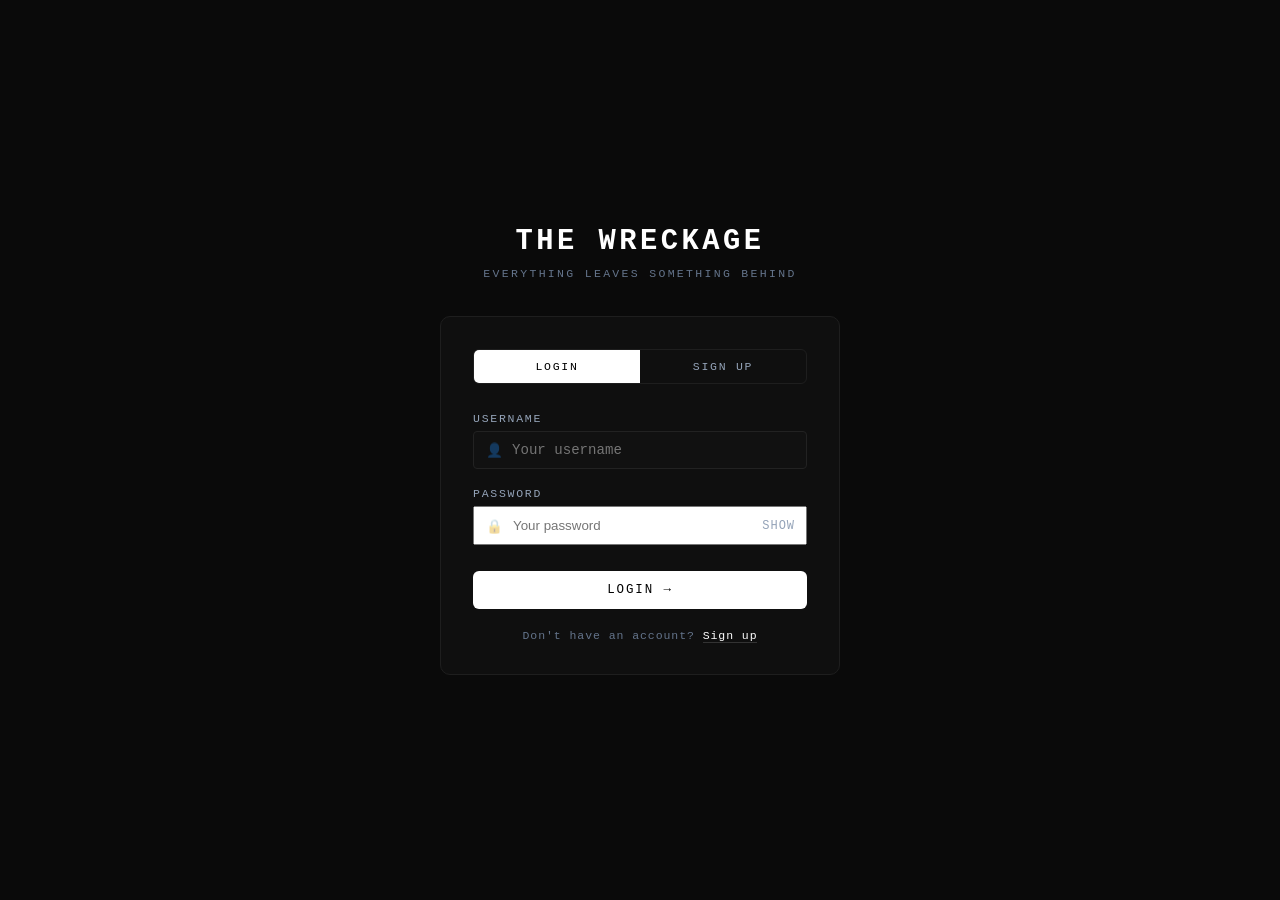
==== index.html @ 566d1b32 "Add files via upload" ====
<!DOCTYPE html>
<html lang="en">
<head>
  <meta charset="UTF-8"/>
  <meta name="viewport" content="width=device-width, initial-scale=1.0"/>
  <title>The Wreckage</title>
  <link rel="stylesheet" href="style.css"/>
  <style>
    body { overflow-x: hidden; }
    #particles { position:fixed;top:0;left:0;width:100%;height:100%;z-index:0;pointer-events:none; }

    .hero {
      position:relative;z-index:1;min-height:100vh;
      display:flex;flex-direction:column;align-items:center;justify-content:center;
      text-align:center;padding:40px 24px;
    }
    .hero-label { font-size:0.68rem;letter-spacing:0.4em;text-transform:uppercase;color:#94a3b8;margin-bottom:24px;animation:fadeUp 1s ease both; } /* Changed from #444 */
    .hero-title { font-size:clamp(3rem,10vw,7rem);font-weight:bold;letter-spacing:0.05em;text-transform:uppercase;color:#fff;line-height:1;margin-bottom:24px;animation:fadeUp 1s ease 0.2s both; }
    .hero-title span { display:inline-block;position:relative; }
    .hero-title span::after { content:'';position:absolute;bottom:-4px;left:0;width:0;height:2px;background:#fff;animation:lineGrow 1s ease 1.2s forwards; }
    .hero-sub { font-size:0.85rem;letter-spacing:0.2em;color:#94a3b8;margin-bottom:60px;animation:fadeUp 1s ease 0.4s both; } /* Changed from #444 */

    .group-banner {
      background:#111;border:1px solid #1e1e1e;border-radius:8px;
      padding:12px 20px;margin-bottom:32px;
      font-size:0.75rem;letter-spacing:0.1em;color:#cbd5e0; /* Changed from #555 */
      animation:fadeUp 1s ease 0.5s both;
    }
    .group-banner strong { color:#fff; }

    .hero-nav { display:grid;grid-template-columns:repeat(3,1fr);gap:16px;max-width:700px;width:100%;animation:fadeUp 1s ease 0.6s both; }
    .hero-card { background:#0f0f0f;border:1px solid #1e1e1e;border-radius:8px;padding:28px 20px;text-decoration:none;color:#fff;transition:all 0.3s;position:relative;overflow:hidden; }
    .hero-card::before { content:'';position:absolute;top:0;left:0;right:0;height:2px;background:var(--accent,#fff);transform:scaleX(0);transition:transform 0.3s; }
    .hero-card:hover { border-color:#333;transform:translateY(-4px); }
    .hero-card:hover::before { transform:scaleX(1); }
    .hero-card .card-icon { font-size:1.8rem;margin-bottom:12px;display:block; }
    .hero-card .card-title { font-size:0.72rem;letter-spacing:0.2em;text-transform:uppercase;color:#fff;margin-bottom:6px; }
    .hero-card .card-desc { font-size:0.75rem;color:#94a3b8;line-height:1.6; } /* Changed from #444 */

    .scroll-hint { position:absolute;bottom:32px;left:50%;transform:translateX(-50%);font-size:0.65rem;letter-spacing:0.3em;color:#64748b;text-transform:uppercase;animation:pulse 2s infinite; } /* Changed from #333 */

    .about { position:relative;z-index:1;max-width:600px;margin:0 auto;padding:80px 24px;text-align:center; }
    .about-label { font-size:0.65rem;letter-spacing:0.3em;text-transform:uppercase;color:#64748b;margin-bottom:20px; } /* Changed from #333 */
    .about-text { font-size:0.95rem;line-height:2;color:#cbd5e0; } /* Changed from #555 */
    .about-text strong { color:#e2e8f0;font-weight:normal; } /* Changed from #888 */

    .stats { position:relative;z-index:1;display:grid;grid-template-columns:repeat(3,1fr);max-width:600px;margin:0 auto 80px;border:1px solid #1a1a1a;border-radius:8px;overflow:hidden; }
    .stat { padding:24px;text-align:center;border-right:1px solid #1a1a1a; }
    .stat:last-child { border-right:none; }
    .stat-val { font-size:1.8rem;font-weight:bold;color:#fff;display:block;margin-bottom:4px; }
    .stat-label { font-size:0.65rem;letter-spacing:0.2em;text-transform:uppercase;color:#64748b; } /* Changed from #333 */

    @keyframes fadeUp { from{opacity:0;transform:translateY(20px)} to{opacity:1;transform:translateY(0)} }
    @keyframes lineGrow { to{width:100%} }
    @keyframes pulse { 0%,100%{opacity:0.3} 50%{opacity:1} }

    @media(max-width:640px){.hero-nav{grid-template-columns:1fr}.stats{grid-template-columns:1fr}.stat{border-right:none;border-bottom:1px solid #1a1a1a}.stat:last-child{border-bottom:none}}
  </style>
</head>
<body>
<canvas id="particles"></canvas>

<nav>
  <a href="index.html" class="logo">The Wreckage</a>
  <a href="archive.html">Archive</a>
  <a href="evidence.html">Evidence</a>
  <a href="unfinished.html">Unfinished</a>
  <div class="group-selector-wrap">
    <select id="group-select" onchange="switchGroup(this.value)"></select>
    <button class="btn-manage-groups" onclick="openGroupsModal()">⚙ Groups</button>
    <span id="nav-user" style="font-size:0.72rem;letter-spacing:0.1em;color:#94a3b8;white-space:nowrap;"></span> <!-- Changed from #444 -->
    <button class="btn-manage-groups" onclick="logout()" style="border-color:#2a2a2a;color:#94a3b8;">↩ Logout</button> <!-- Changed from #555 -->
  </div>
</nav>

<section class="hero">
  <div class="hero-label">A documentation of everything</div>
  <h1 class="hero-title"><span>The Wreckage</span></h1>
  <p class="hero-sub">everything leaves something behind</p>
  <div class="group-banner" id="group-banner">Viewing lore for <strong id="current-group-name">—</strong></div>
  <div class="hero-nav">
    <a class="hero-card" href="archive.html" style="--accent:#f0b429;">
      <span class="card-icon">📁</span>
      <div class="card-title">The Archive</div>
      <div class="card-desc">Iconic moments. Documented forever. The mood decides the colour.</div>
    </a>
    <a class="hero-card" href="evidence.html" style="--accent:#4f8ef7;">
      <span class="card-icon">🔍</span>
      <div class="card-title">Evidence Locker</div>
      <div class="card-desc">Upload and store proof of things too unhinged to believe.</div>
    </a>
    <a class="hero-card" href="unfinished.html" style="--accent:#888;">
      <span class="card-icon">🪦</span>
      <div class="card-title">Unfinished Plans</div>
      <div class="card-desc">A graveyard of intentions. Things that were supposed to happen.</div>
    </a>
  </div>
  <div class="scroll-hint">↓ scroll</div>
</section>

<section class="about">
  <div class="about-label">What is this</div>
  <p class="about-text">
    Every group has <strong>lore</strong>. Moments that defined things. Plans that never happened.
    Evidence of chaos nobody would believe. <strong>The Wreckage</strong> is where all of it lives.
    Create a group. Start logging. Let nothing be forgotten.
  </p>
</section>

<div class="stats" id="site-stats">
  <div class="stat"><span class="stat-val" id="stat-archive">0</span><span class="stat-label">Archived</span></div>
  <div class="stat"><span class="stat-val" id="stat-evidence">0</span><span class="stat-label">Evidence Files</span></div>
  <div class="stat"><span class="stat-val" id="stat-unfinished">0</span><span class="stat-label">Unfinished</span></div>
</div>

<!-- GROUPS MODAL -->
<div class="groups-modal-overlay" id="groups-modal-overlay" onclick="closeGroupsModal(event)">
  <div class="groups-modal">
    <h3>⚙ Manage Groups</h3>
    <div class="group-list" id="group-list"></div>
    <div class="group-add-row">
      <input type="text" id="new-group-input" placeholder="New group name" onkeydown="if(event.key==='Enter')addGroup()"/>
      <button class="btn" onclick="addGroup()">Create</button>
    </div>
    <div style="margin-top:16px;text-align:right;">
      <button class="btn-ghost btn" onclick="closeGroupsModalDirect()" style="font-size:0.75rem;">Close</button>
    </div>
  </div>
</div>

<footer><p>The Wreckage &nbsp;·&nbsp; everything leaves something behind</p></footer>

<script src="auth.js"></script>
<script src="groups.js"></script>
<script>
  requireLogin();
  // PARTICLES
  // show username in nav
  const __session = getSession();
  if (__session) document.getElementById('nav-user').textContent = '👤 ' + __session.username;
  const canvas=document.getElementById('particles'),ctx=canvas.getContext('2d');
  let particles=[];
  function resize(){canvas.width=window.innerWidth;canvas.height=window.innerHeight;}
  resize();window.addEventListener('resize',resize);
  function createParticle(){return{x:Math.random()*canvas.width,y:Math.random()*canvas.height,size:Math.random()*1.5+0.5,speedX:(Math.random()-0.5)*0.3,speedY:(Math.random()-0.5)*0.3,opacity:Math.random()*0.4+0.1};}
  for(let i=0;i<80;i++)particles.push(createParticle());
  function animateParticles(){ctx.clearRect(0,0,canvas.width,canvas.height);particles.forEach(p=>{p.x+=p.speedX;p.y+=p.speedY;if(p.x<0||p.x>canvas.width)p.speedX*=-1;if(p.y<0||p.y>canvas.height)p.speedY*=-1;ctx.beginPath();ctx.arc(p.x,p.y,p.size,0,Math.PI*2);ctx.fillStyle=`rgba(255,255,255,${p.opacity})`;ctx.fill();});requestAnimationFrame(animateParticles);}
  animateParticles();

  // STATS
  function countUp(el,target){let c=0;const step=Math.max(1,Math.floor(target/30));const t=setInterval(()=>{c=Math.min(c+step,target);el.textContent=c;if(c>=target)clearInterval(t);},40);}

  window.addEventListener('groupChanged', () => {
    const gid = getCurrentGroupId();
    const archive    = JSON.parse(localStorage.getItem('wreckage_archive_'+gid)    ||'[]');
    const evidence   = JSON.parse(localStorage.getItem('wreckage_evidence_'+gid)   ||'[]');
    const unfinished = JSON.parse(localStorage.getItem('wreckage_unfinished_'+gid) ||'[]');
    countUp(document.getElementById('stat-archive'),    archive.length);
    countUp(document.getElementById('stat-evidence'),   evidence.length);
    countUp(document.getElementById('stat-unfinished'), unfinished.length);
    const g = getGroups().find(x=>x.id===gid);
    document.getElementById('current-group-name').textContent = g ? g.name : '—';
  });

  initGroups();
</script>
</body>
</html>
---- style.css ----
/* ── RESET ── */
* { box-sizing: border-box; margin: 0; padding: 0; }

/* ── BASE ── */
body {
  font-family: 'Courier New', Courier, monospace;
  background: #0a0a0a;
  color: #e0e0e0;
  min-height: 100vh;
}

/* ── SCROLLBAR ── */
::-webkit-scrollbar { width: 6px; }
::-webkit-scrollbar-track { background: #0a0a0a; }
::-webkit-scrollbar-thumb { background: #333; border-radius: 3px; }

/* ── NAV ── */
nav {
  background: rgba(10,10,10,0.95);
  border-bottom: 1px solid #1e1e1e;
  padding: 16px 32px;
  display: flex;
  align-items: center;
  gap: 8px;
  position: sticky;
  top: 0;
  z-index: 100;
  backdrop-filter: blur(10px);
}
nav .logo {
  color: #fff;
  font-size: 1.1rem;
  font-weight: bold;
  letter-spacing: 0.15em;
  text-transform: uppercase;
  margin-right: 16px;
  text-decoration: none;
}
nav a {
  color: #94a3b8; /* Changed from #666 */
  text-decoration: none;
  font-size: 0.78rem;
  letter-spacing: 0.1em;
  text-transform: uppercase;
  padding: 6px 12px;
  border-radius: 4px;
  border: 1px solid transparent;
  transition: all 0.2s;
}
nav a:hover { color: #fff; border-color: #333; }
nav a.active { color: #fff; border-color: #444; background: #111; }

/* ── MAIN ── */
main { max-width: 1000px; margin: 0 auto; padding: 40px 24px 80px; }

/* ── TYPOGRAPHY ── */
h1 { font-size: 2.4rem; letter-spacing: 0.08em; text-transform: uppercase; }
h2 { font-size: 1.1rem; letter-spacing: 0.2em; text-transform: uppercase; color: #cbd5e0; margin-bottom: 20px; } /* Changed from #888 */
h3 { font-size: 0.95rem; letter-spacing: 0.1em; text-transform: uppercase; }
p  { line-height: 1.8; color: #cbd5e0; font-size: 0.9rem; } /* Changed from #888 */

/* ── DIVIDER ── */
.divider {
  border: none;
  border-top: 1px solid #1e1e1e;
  margin: 32px 0;
}

/* ── FORM ELEMENTS ── */
.form-group { margin-bottom: 18px; }
label {
  display: block;
  font-size: 0.72rem;
  letter-spacing: 0.15em;
  text-transform: uppercase;
  color: #94a3b8; /* Changed from #666 */
  margin-bottom: 6px;
}
input[type=text],
input[type=date],
input[type=number],
textarea,
select {
  width: 100%;
  background: #111;
  border: 1px solid #222;
  color: #e0e0e0;
  padding: 10px 14px;
  border-radius: 4px;
  font-family: 'Courier New', Courier, monospace;
  font-size: 0.88rem;
  transition: border-color 0.2s;
  outline: none;
}
input:focus, textarea:focus, select:focus { border-color: #444; }
textarea { resize: vertical; min-height: 90px; }
select option { background: #111; }

.form-row { display: grid; grid-template-columns: 1fr 1fr; gap: 16px; }
.form-row-3 { display: grid; grid-template-columns: 1fr 1fr 1fr; gap: 16px; }

/* ── BUTTONS ── */
.btn {
  background: #fff;
  color: #000;
  border: none;
  padding: 11px 24px;
  font-family: 'Courier New', Courier, monospace;
  font-size: 0.78rem;
  letter-spacing: 0.15em;
  text-transform: uppercase;
  cursor: pointer;
  border-radius: 4px;
  transition: all 0.2s;
}
.btn:hover { background: #ddd; }
.btn-ghost {
  background: transparent;
  color: #94a3b8; /* Changed from #666 */
  border: 1px solid #333;
}
.btn-ghost:hover { border-color: #666; color: #fff; background: transparent; }
.btn-danger { background: #e53935; color: #fff; }
.btn-danger:hover { background: #c62828; }

/* ── ERROR MESSAGE ── */
.error-msg {
  color: #e53935;
  font-size: 0.75rem;
  letter-spacing: 0.1em;
  margin-top: 4px;
  display: none;
}
.error-msg.visible { display: block; }
input.invalid, textarea.invalid, select.invalid { border-color: #e53935; }

/* ── PANEL (form container) ── */
.panel {
  background: #0f0f0f;
  border: 1px solid #1e1e1e;
  border-radius: 8px;
  padding: 28px;
  margin-bottom: 24px;
}
.panel-title {
  font-size: 0.72rem;
  letter-spacing: 0.2em;
  text-transform: uppercase;
  color: #94a3b8; /* Changed from #555 */
  margin-bottom: 20px;
  padding-bottom: 12px;
  border-bottom: 1px solid #1a1a1a;
}

/* ── EMPTY STATE ── */
.empty-state {
  text-align: center;
  padding: 60px 20px;
  color: #64748b; /* Changed from #333 */
  font-size: 0.85rem;
  letter-spacing: 0.1em;
}
.empty-state .empty-icon { font-size: 2.5rem; margin-bottom: 14px; opacity: 0.4; }

/* ── FILTER BAR ── */
.filter-bar {
  display: flex;
  gap: 8px;
  flex-wrap: wrap;
  margin-bottom: 24px;
}
.filter-btn {
  background: transparent;
  border: 1px solid #222;
  color: #94a3b8; /* Changed from #555 */
  padding: 6px 14px;
  font-family: 'Courier New', Courier, monospace;
  font-size: 0.72rem;
  letter-spacing: 0.1em;
  text-transform: uppercase;
  cursor: pointer;
  border-radius: 4px;
  transition: all 0.2s;
}
.filter-btn:hover { border-color: #444; color: #aaa; }
.filter-btn.active { border-color: #fff; color: #fff; background: #111; }

/* ── GROUPS DROPDOWN ── */
.group-selector-wrap {
  margin-left: auto;
  display: flex;
  align-items: center;
  gap: 8px;
}
.group-selector-wrap select {
  background: #111;
  border: 1px solid #2a2a2a;
  color: #cbd5e0; /* Changed from #aaa */
  padding: 5px 10px;
  font-family: 'Courier New', Courier, monospace;
  font-size: 0.75rem;
  letter-spacing: 0.08em;
  border-radius: 4px;
  cursor: pointer;
  margin: 0;
  width: auto;
  outline: none;
}
.group-selector-wrap select:focus { border-color: #555; }
.btn-manage-groups {
  background: transparent;
  border: 1px solid #222;
  color: #94a3b8; /* Changed from #444 */
  padding: 5px 10px;
  font-family: 'Courier New', Courier, monospace;
  font-size: 0.72rem;
  letter-spacing: 0.08em;
  border-radius: 4px;
  cursor: pointer;
  white-space: nowrap;
}
.btn-manage-groups:hover { border-color: #555; color: #aaa; }

/* ── GROUPS MODAL ── */
.groups-modal-overlay {
  position: fixed; inset: 0;
  background: rgba(0,0,0,0.88);
  z-index: 300;
  display: flex; align-items: center; justify-content: center;
  padding: 24px;
  opacity: 0; pointer-events: none; transition: opacity 0.2s;
}
.groups-modal-overlay.open { opacity: 1; pointer-events: all; }
.groups-modal {
  background: #0f0f0f;
  border: 1px solid #2a2a2a;
  border-radius: 10px;
  max-width: 440px; width: 100%;
  padding: 28px;
  position: relative;
  transform: translateY(16px); transition: transform 0.2s;
}
.groups-modal-overlay.open .groups-modal { transform: translateY(0); }
.groups-modal h3 { color: #fff; font-size: 0.85rem; letter-spacing: 0.15em; text-transform: uppercase; margin-bottom: 20px; }
.group-list { display: flex; flex-direction: column; gap: 8px; margin-bottom: 20px; }
.group-item {
  display: flex; align-items: center; justify-content: space-between;
  background: #111; border: 1px solid #1e1e1e; border-radius: 6px;
  padding: 10px 14px;
}
.group-item-name { font-size: 0.85rem; color: #cbd5e0; letter-spacing: 0.05em; } /* Changed from #ccc */
.group-item-delete {
  background: none; border: none; color: #64748b; cursor: pointer; font-size: 0.85rem; padding: 2px 6px;
}
.group-item-delete:hover { color: #e53935; }
.group-add-row { display: flex; gap: 8px; }
.group-add-row input { flex: 1; margin: 0; }
.group-add-row button { white-space: nowrap; width: auto; }

/* ── CONVERSATION THREAD ── */
.conv-thread {
  border-top: 1px solid #1a1a1a;
  margin-top: 20px;
  padding-top: 16px;
}
.conv-thread-title {
  font-size: 0.65rem; letter-spacing: 0.2em; text-transform: uppercase;
  color: #94a3b8; margin-bottom: 12px; /* Changed from #444 */
}
.conv-messages { display: flex; flex-direction: column; gap: 10px; margin-bottom: 14px; max-height: 220px; overflow-y: auto; }
.conv-msg {
  background: #111; border-radius: 6px; padding: 10px 14px;
  border-left: 2px solid #2a2a2a;
}
.conv-msg-name { font-size: 0.68rem; letter-spacing: 0.1em; color: #cbd5e0; margin-bottom: 4px; text-transform: uppercase; } /* Changed from #555 */
.conv-msg-text { font-size: 0.85rem; color: #cbd5e0; line-height: 1.6; } /* Changed from #888 */
.conv-msg-time { font-size: 0.62rem; color: #64748b; margin-top: 4px; } /* Changed from #333 */
.conv-no-messages { font-size: 0.78rem; color: #64748b; text-align: center; padding: 20px 0; font-style: italic; } /* Changed from #333 */
.conv-input-row { display: flex; flex-direction: column; gap: 8px; }
.conv-input-row input { margin: 0; }
.conv-send-row { display: flex; gap: 8px; }
.conv-send-row input { flex: 1; margin: 0; }
.conv-send-row button { width: auto; white-space: nowrap; }

/* ── FOOTER ── */
footer {
  border-top: 1px solid #111;
  padding: 24px;
  text-align: center;
  font-size: 0.72rem;
  letter-spacing: 0.15em;
  color: #64748b; /* Changed from #333 */
  text-transform: uppercase;
}

/* ── RESPONSIVE ── */
@media (max-width: 640px) {
  nav { padding: 12px 16px; gap: 4px; }
  nav a { font-size: 0.7rem; padding: 5px 8px; }
  main { padding: 24px 16px 60px; }
  h1 { font-size: 1.6rem; }
  .form-row, .form-row-3 { grid-template-columns: 1fr; }
}
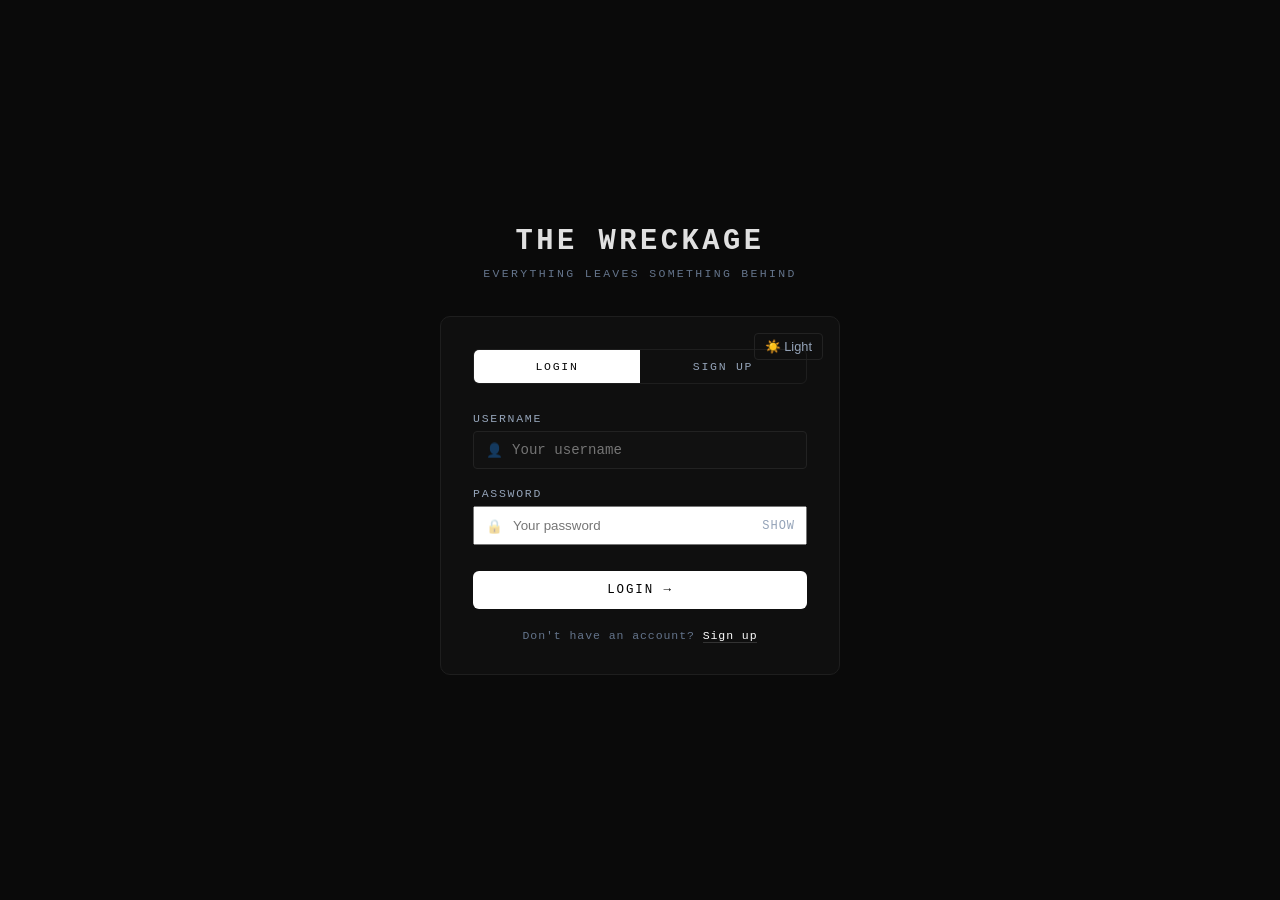
==== commit ed485a19: "Add files via upload" ====
--- a/index.html
+++ b/index.html
@@ -5,6 +5,7 @@
   <meta name="viewport" content="width=device-width, initial-scale=1.0"/>
   <title>The Wreckage</title>
   <link rel="stylesheet" href="style.css"/>
+  <script src="theme.js"></script>
   <style>
     body { overflow-x: hidden; }
     #particles { position:fixed;top:0;left:0;width:100%;height:100%;z-index:0;pointer-events:none; }
@@ -14,47 +15,58 @@
       display:flex;flex-direction:column;align-items:center;justify-content:center;
       text-align:center;padding:40px 24px;
     }
-    .hero-label { font-size:0.68rem;letter-spacing:0.4em;text-transform:uppercase;color:#94a3b8;margin-bottom:24px;animation:fadeUp 1s ease both; } /* Changed from #444 */
-    .hero-title { font-size:clamp(3rem,10vw,7rem);font-weight:bold;letter-spacing:0.05em;text-transform:uppercase;color:#fff;line-height:1;margin-bottom:24px;animation:fadeUp 1s ease 0.2s both; }
+    .hero-label { font-size:0.68rem;letter-spacing:0.4em;text-transform:uppercase;color:var(--text-dim);margin-bottom:24px;animation:fadeUp 1s ease both; }
+    .hero-title { font-size:clamp(3rem,10vw,7rem);font-weight:bold;letter-spacing:0.05em;text-transform:uppercase;color:var(--text);line-height:1;margin-bottom:24px;animation:fadeUp 1s ease 0.2s both; }
     .hero-title span { display:inline-block;position:relative; }
-    .hero-title span::after { content:'';position:absolute;bottom:-4px;left:0;width:0;height:2px;background:#fff;animation:lineGrow 1s ease 1.2s forwards; }
-    .hero-sub { font-size:0.85rem;letter-spacing:0.2em;color:#94a3b8;margin-bottom:60px;animation:fadeUp 1s ease 0.4s both; } /* Changed from #444 */
+    .hero-title span::after { content:'';position:absolute;bottom:-4px;left:0;width:0;height:2px;background:var(--accent);animation:lineGrow 1s ease 1.2s forwards; }
+    .hero-sub { font-size:0.85rem;letter-spacing:0.2em;color:var(--text-muted);margin-bottom:60px;animation:fadeUp 1s ease 0.4s both; }
 
     .group-banner {
-      background:#111;border:1px solid #1e1e1e;border-radius:8px;
+      background:var(--input-bg);border:1px solid var(--border);border-radius:8px;
       padding:12px 20px;margin-bottom:32px;
-      font-size:0.75rem;letter-spacing:0.1em;color:#cbd5e0; /* Changed from #555 */
+      font-size:0.75rem;letter-spacing:0.1em;color:var(--text-muted);
       animation:fadeUp 1s ease 0.5s both;
     }
-    .group-banner strong { color:#fff; }
+    .group-banner strong { color:var(--text); }
 
     .hero-nav { display:grid;grid-template-columns:repeat(3,1fr);gap:16px;max-width:700px;width:100%;animation:fadeUp 1s ease 0.6s both; }
-    .hero-card { background:#0f0f0f;border:1px solid #1e1e1e;border-radius:8px;padding:28px 20px;text-decoration:none;color:#fff;transition:all 0.3s;position:relative;overflow:hidden; }
-    .hero-card::before { content:'';position:absolute;top:0;left:0;right:0;height:2px;background:var(--accent,#fff);transform:scaleX(0);transition:transform 0.3s; }
-    .hero-card:hover { border-color:#333;transform:translateY(-4px); }
+    .hero-card { background:var(--panel-bg);border:1px solid var(--border);border-radius:8px;padding:28px 20px;text-decoration:none;color:var(--text);transition:all 0.3s;position:relative;overflow:hidden; }
+    .hero-card::before { content:'';position:absolute;top:0;left:0;right:0;height:2px;background:var(--accent);transform:scaleX(0);transition:transform 0.3s; }
+    .hero-card:hover { border-color:var(--text-dim);transform:translateY(-4px); }
     .hero-card:hover::before { transform:scaleX(1); }
     .hero-card .card-icon { font-size:1.8rem;margin-bottom:12px;display:block; }
-    .hero-card .card-title { font-size:0.72rem;letter-spacing:0.2em;text-transform:uppercase;color:#fff;margin-bottom:6px; }
-    .hero-card .card-desc { font-size:0.75rem;color:#94a3b8;line-height:1.6; } /* Changed from #444 */
+    .hero-card .card-title { font-size:0.72rem;letter-spacing:0.2em;text-transform:uppercase;color:var(--text);margin-bottom:6px; }
+    .hero-card .card-desc { font-size:0.75rem;color:var(--text-muted);line-height:1.6; }
 
-    .scroll-hint { position:absolute;bottom:32px;left:50%;transform:translateX(-50%);font-size:0.65rem;letter-spacing:0.3em;color:#64748b;text-transform:uppercase;animation:pulse 2s infinite; } /* Changed from #333 */
+    .scroll-hint { position:absolute;bottom:32px;left:50%;transform:translateX(-50%);font-size:0.65rem;letter-spacing:0.3em;color:var(--text-dim);text-transform:uppercase;animation:pulse 2s infinite; }
 
     .about { position:relative;z-index:1;max-width:600px;margin:0 auto;padding:80px 24px;text-align:center; }
-    .about-label { font-size:0.65rem;letter-spacing:0.3em;text-transform:uppercase;color:#64748b;margin-bottom:20px; } /* Changed from #333 */
-    .about-text { font-size:0.95rem;line-height:2;color:#cbd5e0; } /* Changed from #555 */
-    .about-text strong { color:#e2e8f0;font-weight:normal; } /* Changed from #888 */
+    .about-label { font-size:0.65rem;letter-spacing:0.3em;text-transform:uppercase;color:var(--text-dim);margin-bottom:20px; }
+    .about-text { font-size:0.95rem;line-height:2;color:var(--text-muted); }
+    .about-text strong { color:var(--text);font-weight:normal; }
 
-    .stats { position:relative;z-index:1;display:grid;grid-template-columns:repeat(3,1fr);max-width:600px;margin:0 auto 80px;border:1px solid #1a1a1a;border-radius:8px;overflow:hidden; }
-    .stat { padding:24px;text-align:center;border-right:1px solid #1a1a1a; }
+    .stats { position:relative;z-index:1;display:grid;grid-template-columns:repeat(3,1fr);max-width:600px;margin:0 auto 80px;border:1px solid var(--border);border-radius:8px;overflow:hidden; }
+    .stat { padding:24px;text-align:center;border-right:1px solid var(--border); }
     .stat:last-child { border-right:none; }
-    .stat-val { font-size:1.8rem;font-weight:bold;color:#fff;display:block;margin-bottom:4px; }
-    .stat-label { font-size:0.65rem;letter-spacing:0.2em;text-transform:uppercase;color:#64748b; } /* Changed from #333 */
+    .stat-val { font-size:1.8rem;font-weight:bold;color:var(--text);display:block;margin-bottom:4px; }
+    .stat-label { font-size:0.65rem;letter-spacing:0.2em;text-transform:uppercase;color:var(--text-dim); }
 
     @keyframes fadeUp { from{opacity:0;transform:translateY(20px)} to{opacity:1;transform:translateY(0)} }
     @keyframes lineGrow { to{width:100%} }
     @keyframes pulse { 0%,100%{opacity:0.3} 50%{opacity:1} }
 
-    @media(max-width:640px){.hero-nav{grid-template-columns:1fr}.stats{grid-template-columns:1fr}.stat{border-right:none;border-bottom:1px solid #1a1a1a}.stat:last-child{border-bottom:none}}
+    @media(max-width:768px){
+      .hero-nav { grid-template-columns: 1fr; }
+      .stats { grid-template-columns: 1fr; margin-bottom: 40px; }
+      .stat { border-right: none; border-bottom: 1px solid var(--border); }
+      .stat:last-child { border-bottom: none; }
+      .hero-title { font-size: 4rem; }
+    }
+    @media(max-width:480px){
+      .hero-title { font-size: 2.8rem; }
+      .hero-sub { font-size: 0.75rem; margin-bottom: 40px; }
+      .hero { padding: 60px 16px; }
+    }
   </style>
 </head>
 <body>
@@ -65,7 +77,10 @@
   <a href="archive.html">Archive</a>
   <a href="evidence.html">Evidence</a>
   <a href="unfinished.html">Unfinished</a>
+  <a href="timeline.html">Timeline</a>
+  <a href="profile.html">Profile</a>
   <div class="group-selector-wrap">
+    <button id="theme-toggle-btn" class="theme-toggle" onclick="toggleTheme()">☀️ Light</button>
     <select id="group-select" onchange="switchGroup(this.value)"></select>
     <button class="btn-manage-groups" onclick="openGroupsModal()">⚙ Groups</button>
     <span id="nav-user" style="font-size:0.72rem;letter-spacing:0.1em;color:#94a3b8;white-space:nowrap;"></span> <!-- Changed from #444 -->
--- a/style.css
+++ b/style.css
@@ -1,23 +1,56 @@
 /* ── RESET ── */
 * { box-sizing: border-box; margin: 0; padding: 0; }
 
+:root {
+  --bg: #0a0a0a;
+  --text: #e0e0e0;
+  --text-muted: #94a3b8;
+  --text-dim: #64748b;
+  --nav-bg: rgba(10,10,10,0.95);
+  --border: #1e1e1e;
+  --border-muted: #1a1a1a;
+  --panel-bg: #0f0f0f;
+  --input-bg: #111;
+  --input-border: #222;
+  --accent: #fff;
+  --accent-hover: #ddd;
+  --danger: #e53935;
+  --danger-hover: #c62828;
+}
+
+[data-theme="light"] {
+  --bg: #f8fafc;
+  --text: #1e293b;
+  --text-muted: #475569;
+  --text-dim: #64748b;
+  --nav-bg: rgba(255,255,255,0.95);
+  --border: #e2e8f0;
+  --border-muted: #f1f5f9;
+  --panel-bg: #ffffff;
+  --input-bg: #f1f5f9;
+  --input-border: #cbd5e0;
+  --accent: #0f172a;
+  --accent-hover: #334155;
+}
+
 /* ── BASE ── */
 body {
   font-family: 'Courier New', Courier, monospace;
-  background: #0a0a0a;
-  color: #e0e0e0;
+  background: var(--bg);
+  color: var(--text);
   min-height: 100vh;
+  transition: background 0.3s, color 0.3s;
 }
 
 /* ── SCROLLBAR ── */
 ::-webkit-scrollbar { width: 6px; }
-::-webkit-scrollbar-track { background: #0a0a0a; }
+::-webkit-scrollbar-track { background: var(--bg); }
 ::-webkit-scrollbar-thumb { background: #333; border-radius: 3px; }
 
 /* ── NAV ── */
 nav {
-  background: rgba(10,10,10,0.95);
-  border-bottom: 1px solid #1e1e1e;
+  background: var(--nav-bg);
+  border-bottom: 1px solid var(--border);
   padding: 16px 32px;
   display: flex;
   align-items: center;
@@ -26,9 +59,11 @@
   top: 0;
   z-index: 100;
   backdrop-filter: blur(10px);
+  flex-wrap: wrap;
+  transition: background 0.3s, border-color 0.3s;
 }
 nav .logo {
-  color: #fff;
+  color: var(--accent);
   font-size: 1.1rem;
   font-weight: bold;
   letter-spacing: 0.15em;
@@ -37,7 +72,7 @@
   text-decoration: none;
 }
 nav a {
-  color: #94a3b8; /* Changed from #666 */
+  color: var(--text-muted);
   text-decoration: none;
   font-size: 0.78rem;
   letter-spacing: 0.1em;
@@ -47,22 +82,22 @@
   border: 1px solid transparent;
   transition: all 0.2s;
 }
-nav a:hover { color: #fff; border-color: #333; }
-nav a.active { color: #fff; border-color: #444; background: #111; }
+nav a:hover { color: var(--accent); border-color: var(--border); }
+nav a.active { color: var(--accent); border-color: var(--border); background: var(--input-bg); }
 
 /* ── MAIN ── */
 main { max-width: 1000px; margin: 0 auto; padding: 40px 24px 80px; }
 
 /* ── TYPOGRAPHY ── */
 h1 { font-size: 2.4rem; letter-spacing: 0.08em; text-transform: uppercase; }
-h2 { font-size: 1.1rem; letter-spacing: 0.2em; text-transform: uppercase; color: #cbd5e0; margin-bottom: 20px; } /* Changed from #888 */
+h2 { font-size: 1.1rem; letter-spacing: 0.2em; text-transform: uppercase; color: var(--text-muted); margin-bottom: 20px; }
 h3 { font-size: 0.95rem; letter-spacing: 0.1em; text-transform: uppercase; }
-p  { line-height: 1.8; color: #cbd5e0; font-size: 0.9rem; } /* Changed from #888 */
+p  { line-height: 1.8; color: var(--text-muted); font-size: 0.9rem; }
 
 /* ── DIVIDER ── */
 .divider {
   border: none;
-  border-top: 1px solid #1e1e1e;
+  border-top: 1px solid var(--border);
   margin: 32px 0;
 }
 
@@ -73,7 +108,7 @@
   font-size: 0.72rem;
   letter-spacing: 0.15em;
   text-transform: uppercase;
-  color: #94a3b8; /* Changed from #666 */
+  color: var(--text-muted);
   margin-bottom: 6px;
 }
 input[type=text],
@@ -82,27 +117,27 @@
 textarea,
 select {
   width: 100%;
-  background: #111;
-  border: 1px solid #222;
-  color: #e0e0e0;
+  background: var(--input-bg);
+  border: 1px solid var(--input-border);
+  color: var(--text);
   padding: 10px 14px;
   border-radius: 4px;
   font-family: 'Courier New', Courier, monospace;
   font-size: 0.88rem;
-  transition: border-color 0.2s;
+  transition: border-color 0.2s, background 0.3s, color 0.3s;
   outline: none;
 }
 input:focus, textarea:focus, select:focus { border-color: #444; }
 textarea { resize: vertical; min-height: 90px; }
-select option { background: #111; }
+select option { background: var(--input-bg); }
 
 .form-row { display: grid; grid-template-columns: 1fr 1fr; gap: 16px; }
 .form-row-3 { display: grid; grid-template-columns: 1fr 1fr 1fr; gap: 16px; }
 
 /* ── BUTTONS ── */
 .btn {
-  background: #fff;
-  color: #000;
+  background: var(--accent);
+  color: var(--bg);
   border: none;
   padding: 11px 24px;
   font-family: 'Courier New', Courier, monospace;
@@ -113,50 +148,51 @@
   border-radius: 4px;
   transition: all 0.2s;
 }
-.btn:hover { background: #ddd; }
+.btn:hover { background: var(--accent-hover); }
 .btn-ghost {
   background: transparent;
-  color: #94a3b8; /* Changed from #666 */
-  border: 1px solid #333;
-}
-.btn-ghost:hover { border-color: #666; color: #fff; background: transparent; }
-.btn-danger { background: #e53935; color: #fff; }
-.btn-danger:hover { background: #c62828; }
+  color: var(--text-muted);
+  border: 1px solid var(--border);
+}
+.btn-ghost:hover { border-color: var(--text-dim); color: var(--accent); background: transparent; }
+.btn-danger { background: var(--danger); color: #fff; }
+.btn-danger:hover { background: var(--danger-hover); }
 
 /* ── ERROR MESSAGE ── */
 .error-msg {
-  color: #e53935;
+  color: var(--danger);
   font-size: 0.75rem;
   letter-spacing: 0.1em;
   margin-top: 4px;
   display: none;
 }
 .error-msg.visible { display: block; }
-input.invalid, textarea.invalid, select.invalid { border-color: #e53935; }
+input.invalid, textarea.invalid, select.invalid { border-color: var(--danger); }
 
 /* ── PANEL (form container) ── */
 .panel {
-  background: #0f0f0f;
-  border: 1px solid #1e1e1e;
+  background: var(--panel-bg);
+  border: 1px solid var(--border);
   border-radius: 8px;
   padding: 28px;
   margin-bottom: 24px;
+  transition: background 0.3s, border-color 0.3s;
 }
 .panel-title {
   font-size: 0.72rem;
   letter-spacing: 0.2em;
   text-transform: uppercase;
-  color: #94a3b8; /* Changed from #555 */
+  color: var(--text-muted);
   margin-bottom: 20px;
   padding-bottom: 12px;
-  border-bottom: 1px solid #1a1a1a;
+  border-bottom: 1px solid var(--border-muted);
 }
 
 /* ── EMPTY STATE ── */
 .empty-state {
   text-align: center;
   padding: 60px 20px;
-  color: #64748b; /* Changed from #333 */
+  color: var(--text-dim);
   font-size: 0.85rem;
   letter-spacing: 0.1em;
 }
@@ -171,8 +207,8 @@
 }
 .filter-btn {
   background: transparent;
-  border: 1px solid #222;
-  color: #94a3b8; /* Changed from #555 */
+  border: 1px solid var(--input-border);
+  color: var(--text-muted);
   padding: 6px 14px;
   font-family: 'Courier New', Courier, monospace;
   font-size: 0.72rem;
@@ -182,8 +218,8 @@
   border-radius: 4px;
   transition: all 0.2s;
 }
-.filter-btn:hover { border-color: #444; color: #aaa; }
-.filter-btn.active { border-color: #fff; color: #fff; background: #111; }
+.filter-btn:hover { border-color: var(--border); color: var(--text); }
+.filter-btn.active { border-color: var(--accent); color: var(--accent); background: var(--input-bg); }
 
 /* ── GROUPS DROPDOWN ── */
 .group-selector-wrap {
@@ -193,9 +229,9 @@
   gap: 8px;
 }
 .group-selector-wrap select {
-  background: #111;
-  border: 1px solid #2a2a2a;
-  color: #cbd5e0; /* Changed from #aaa */
+  background: var(--input-bg);
+  border: 1px solid var(--input-border);
+  color: var(--text-muted);
   padding: 5px 10px;
   font-family: 'Courier New', Courier, monospace;
   font-size: 0.75rem;
@@ -209,8 +245,8 @@
 .group-selector-wrap select:focus { border-color: #555; }
 .btn-manage-groups {
   background: transparent;
-  border: 1px solid #222;
-  color: #94a3b8; /* Changed from #444 */
+  border: 1px solid var(--input-border);
+  color: var(--text-muted);
   padding: 5px 10px;
   font-family: 'Courier New', Courier, monospace;
   font-size: 0.72rem;
@@ -219,7 +255,20 @@
   cursor: pointer;
   white-space: nowrap;
 }
-.btn-manage-groups:hover { border-color: #555; color: #aaa; }
+.btn-manage-groups:hover { border-color: #555; color: var(--text); }
+
+/* ── THEME TOGGLE ── */
+.theme-toggle {
+  background: transparent;
+  border: 1px solid var(--input-border);
+  color: var(--text-muted);
+  padding: 5px 10px;
+  font-size: 0.8rem;
+  border-radius: 4px;
+  cursor: pointer;
+  transition: all 0.2s;
+}
+.theme-toggle:hover { border-color: #555; color: var(--text); }
 
 /* ── GROUPS MODAL ── */
 .groups-modal-overlay {
@@ -232,8 +281,8 @@
 }
 .groups-modal-overlay.open { opacity: 1; pointer-events: all; }
 .groups-modal {
-  background: #0f0f0f;
-  border: 1px solid #2a2a2a;
+  background: var(--panel-bg);
+  border: 1px solid var(--border);
   border-radius: 10px;
   max-width: 440px; width: 100%;
   padding: 28px;
@@ -241,41 +290,41 @@
   transform: translateY(16px); transition: transform 0.2s;
 }
 .groups-modal-overlay.open .groups-modal { transform: translateY(0); }
-.groups-modal h3 { color: #fff; font-size: 0.85rem; letter-spacing: 0.15em; text-transform: uppercase; margin-bottom: 20px; }
+.groups-modal h3 { color: var(--text); font-size: 0.85rem; letter-spacing: 0.15em; text-transform: uppercase; margin-bottom: 20px; }
 .group-list { display: flex; flex-direction: column; gap: 8px; margin-bottom: 20px; }
 .group-item {
   display: flex; align-items: center; justify-content: space-between;
-  background: #111; border: 1px solid #1e1e1e; border-radius: 6px;
+  background: var(--input-bg); border: 1px solid var(--border); border-radius: 6px;
   padding: 10px 14px;
 }
-.group-item-name { font-size: 0.85rem; color: #cbd5e0; letter-spacing: 0.05em; } /* Changed from #ccc */
+.group-item-name { font-size: 0.85rem; color: #cbd5e0; letter-spacing: 0.05em; }
 .group-item-delete {
-  background: none; border: none; color: #64748b; cursor: pointer; font-size: 0.85rem; padding: 2px 6px;
-}
-.group-item-delete:hover { color: #e53935; }
+  background: none; border: none; color: var(--text-dim); cursor: pointer; font-size: 0.85rem; padding: 2px 6px;
+}
+.group-item-delete:hover { color: var(--danger); }
 .group-add-row { display: flex; gap: 8px; }
 .group-add-row input { flex: 1; margin: 0; }
 .group-add-row button { white-space: nowrap; width: auto; }
 
 /* ── CONVERSATION THREAD ── */
 .conv-thread {
-  border-top: 1px solid #1a1a1a;
+  border-top: 1px solid var(--border-muted);
   margin-top: 20px;
   padding-top: 16px;
 }
 .conv-thread-title {
   font-size: 0.65rem; letter-spacing: 0.2em; text-transform: uppercase;
-  color: #94a3b8; margin-bottom: 12px; /* Changed from #444 */
+  color: var(--text-muted); margin-bottom: 12px;
 }
 .conv-messages { display: flex; flex-direction: column; gap: 10px; margin-bottom: 14px; max-height: 220px; overflow-y: auto; }
 .conv-msg {
-  background: #111; border-radius: 6px; padding: 10px 14px;
-  border-left: 2px solid #2a2a2a;
-}
-.conv-msg-name { font-size: 0.68rem; letter-spacing: 0.1em; color: #cbd5e0; margin-bottom: 4px; text-transform: uppercase; } /* Changed from #555 */
-.conv-msg-text { font-size: 0.85rem; color: #cbd5e0; line-height: 1.6; } /* Changed from #888 */
-.conv-msg-time { font-size: 0.62rem; color: #64748b; margin-top: 4px; } /* Changed from #333 */
-.conv-no-messages { font-size: 0.78rem; color: #64748b; text-align: center; padding: 20px 0; font-style: italic; } /* Changed from #333 */
+  background: var(--input-bg); border-radius: 6px; padding: 10px 14px;
+  border-left: 2px solid var(--border);
+}
+.conv-msg-name { font-size: 0.68rem; letter-spacing: 0.1em; color: var(--text-muted); margin-bottom: 4px; text-transform: uppercase; }
+.conv-msg-text { font-size: 0.85rem; color: var(--text); line-height: 1.6; }
+.conv-msg-time { font-size: 0.62rem; color: var(--text-dim); margin-top: 4px; }
+.conv-no-messages { font-size: 0.78rem; color: var(--text-dim); text-align: center; padding: 20px 0; font-style: italic; }
 .conv-input-row { display: flex; flex-direction: column; gap: 8px; }
 .conv-input-row input { margin: 0; }
 .conv-send-row { display: flex; gap: 8px; }
@@ -284,20 +333,54 @@
 
 /* ── FOOTER ── */
 footer {
-  border-top: 1px solid #111;
+  border-top: 1px solid var(--border-muted);
   padding: 24px;
   text-align: center;
   font-size: 0.72rem;
   letter-spacing: 0.15em;
-  color: #64748b; /* Changed from #333 */
+  color: var(--text-dim);
   text-transform: uppercase;
 }
 
 /* ── RESPONSIVE ── */
+@media (max-width: 850px) {
+  nav {
+    flex-direction: column;
+    padding: 12px;
+    gap: 10px;
+    text-align: center;
+  }
+  .group-selector-wrap {
+    margin-left: 0;
+    width: 100%;
+    justify-content: center;
+    flex-wrap: wrap;
+    border-top: 1px solid #1e1e1e;
+    padding-top: 10px;
+  }
+  nav .logo {
+    margin-right: 0;
+  }
+}
+
 @media (max-width: 640px) {
-  nav { padding: 12px 16px; gap: 4px; }
   nav a { font-size: 0.7rem; padding: 5px 8px; }
   main { padding: 24px 16px 60px; }
-  h1 { font-size: 1.6rem; }
+  h1 { font-size: 1.8rem; }
   .form-row, .form-row-3 { grid-template-columns: 1fr; }
-}
+  
+  /* Grid adjustments */
+  .entries-grid, .files-grid, .graves-grid {
+    grid-template-columns: 1fr !important;
+  }
+}
+
+@media (max-width: 480px) {
+  .modal { padding: 20px; width: 95%; margin: 10px; }
+  .btn { padding: 8px 16px; font-size: 0.7rem; }
+  .group-selector-wrap { gap: 6px; }
+  .group-selector-wrap select, .btn-manage-groups { font-size: 0.65rem; padding: 4px 6px; }
+  #nav-user { font-size: 0.65rem; width: 100%; text-align: center; margin: 4px 0; }
+  .panel { padding: 16px; }
+  .hero-title { font-size: 2.5rem !important; }
+}
